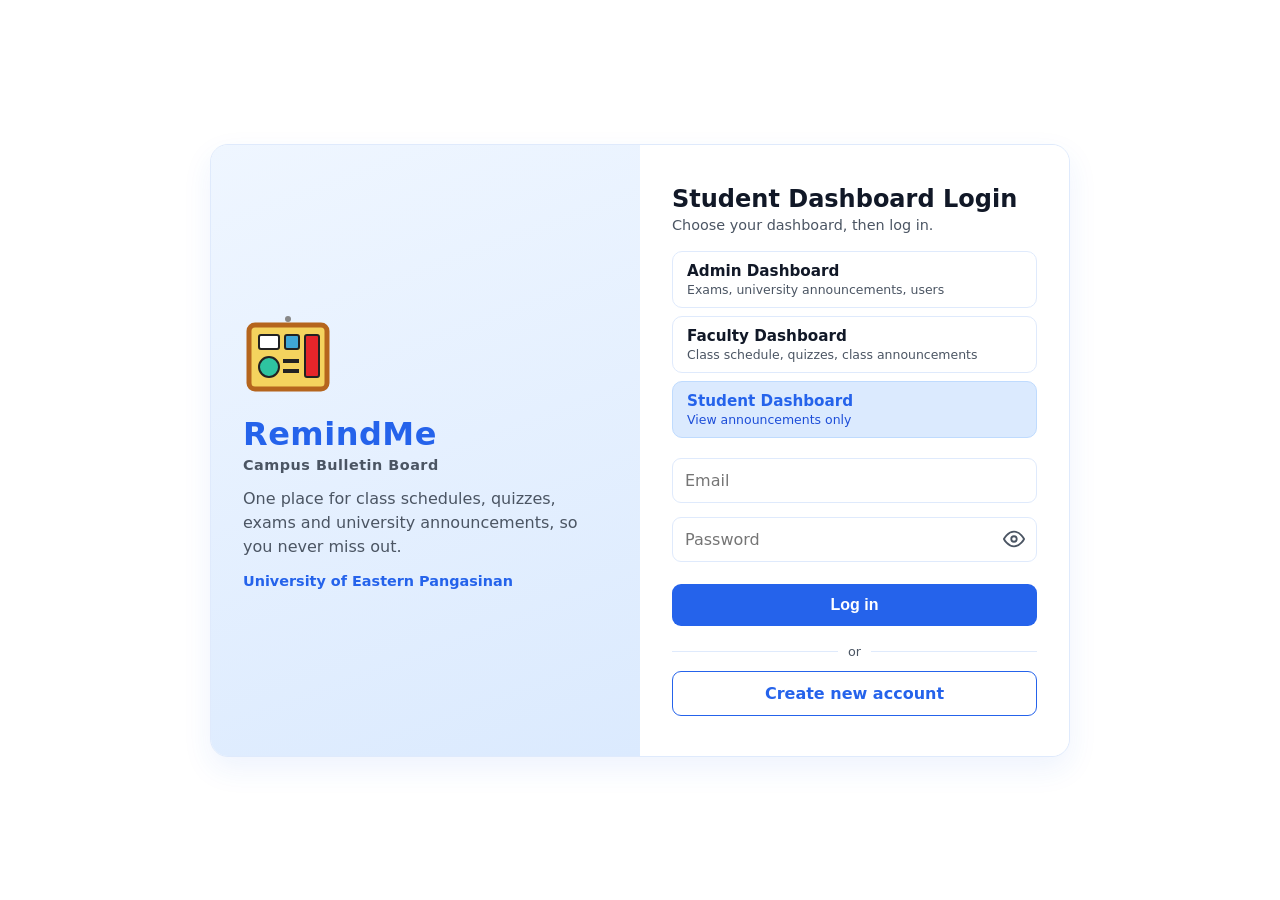
==== remindme/index.html @ e390ed91 "Add files via upload" ====
<!DOCTYPE html>
<html lang="en"><head>
<meta charset="UTF-8"><meta name="viewport" content="width=device-width, initial-scale=1">
<title>RemindMe - Campus Bulletin Board</title>
<link rel="stylesheet" href="assets/login.css">
</head><body>
<div class="wrap">
  <section class="brand">
    <svg width="90" height="90" viewBox="0 0 90 90" aria-hidden="true">
      <rect x="6" y="14" width="78" height="64" rx="6" fill="#f4d35e" stroke="#b5651d" stroke-width="5"/>
      <rect x="16" y="24" width="20" height="14" rx="2" fill="#fff" stroke="#222" stroke-width="2"/>
      <rect x="42" y="24" width="14" height="14" rx="2" fill="#3fa7d6" stroke="#222" stroke-width="2"/>
      <rect x="62" y="24" width="14" height="42" rx="2" fill="#e5252a" stroke="#222" stroke-width="2"/>
      <circle cx="26" cy="56" r="10" fill="#2ec4a0" stroke="#222" stroke-width="2"/>
      <rect x="40" y="48" width="16" height="4" fill="#222"/><rect x="40" y="58" width="16" height="4" fill="#222"/>
      <circle cx="45" cy="8" r="3" fill="#888"/>
    </svg>
    <h1>RemindMe<small>Campus Bulletin Board</small></h1>
    <p>One place for class schedules, quizzes, exams and university announcements, so you never miss out.</p>
    <span class="uni">University of Eastern Pangasinan</span>
  </section>

  <form method="post" action="login.php" id="loginForm" autocomplete="off">
    <h2 id="formTitle">Student Dashboard Login</h2>
    <p class="hint">Choose your dashboard, then log in.</p>
    <div class="alert" id="error" hidden>Invalid email, password, or role.</div>

    <div class="roles">
      <div><input type="radio" name="role" id="r-admin" value="admin"><label for="r-admin"><b>Admin Dashboard</b><small>Exams, university announcements, users</small></label></div>
      <div><input type="radio" name="role" id="r-faculty" value="faculty"><label for="r-faculty"><b>Faculty Dashboard</b><small>Class schedule, quizzes, class announcements</small></label></div>
      <div><input type="radio" name="role" id="r-student" value="student" checked><label for="r-student"><b>Student Dashboard</b><small>View announcements only</small></label></div>
    </div>

    <input type="email" id="email" name="email" placeholder="Email" autocomplete="off" readonly required>

    <div class="pass-box">
      <input type="password" id="password" name="password" placeholder="Password" autocomplete="new-password" readonly required>
      <button type="button" class="toggle" id="togglePass" aria-label="Show password">
        <svg class="eye" viewBox="0 0 24 24" width="22" height="22" fill="none" stroke="currentColor" stroke-width="2" stroke-linecap="round" stroke-linejoin="round"><path d="M1 12s4-8 11-8 11 8 11 8-4 8-11 8-11-8-11-8z"/><circle cx="12" cy="12" r="3"/></svg>
        <svg class="eye-off" viewBox="0 0 24 24" width="22" height="22" fill="none" stroke="currentColor" stroke-width="2" stroke-linecap="round" stroke-linejoin="round" hidden><path d="M17.94 17.94A10.07 10.07 0 0 1 12 20c-7 0-11-8-11-8a18.45 18.45 0 0 1 5.06-5.94M9.9 4.24A9.12 9.12 0 0 1 12 4c7 0 11 8 11 8a18.5 18.5 0 0 1-2.16 3.19m-6.72-1.07a3 3 0 1 1-4.24-4.24"/><line x1="1" y1="1" x2="23" y2="23"/></svg>
      </button>
    </div>

    <button type="submit" class="submit">Log in</button>

    <div class="divider"><span>or</span></div>
    <a class="create" href="register.html">Create new account</a>
  </form>
</div>
<script src="assets/login.js"></script>
</body></html>
---- remindme/assets/login.css ----
:root{
  --bg:#ffffff;
  --panel:#f8fbff;
  --line:#dfeafc;
  --text:#111827;
  --muted:#4b5563;
  --accent:#2563eb;
  --accent-soft:#dbeafe;
  --accent-strong:#1d4ed8;
  --button-text:#ffffff;
}
*{box-sizing:border-box}
body{margin:0;min-height:100vh;display:grid;place-items:center;background:var(--bg);color:var(--text);
     font-family:system-ui,Segoe UI,Arial,sans-serif;padding:16px}
.wrap{display:grid;grid-template-columns:1fr 1fr;width:min(860px,100%);background:var(--panel);
      border:1px solid var(--line);border-radius:18px;overflow:hidden;box-shadow:0 12px 30px rgba(37,99,235,.08)}

/* left side */
.brand{padding:40px 32px;background:linear-gradient(160deg,#eff6ff,#dbeafe);display:flex;flex-direction:column;justify-content:center;gap:14px}
.brand h1{margin:0;font-size:2rem;letter-spacing:.5px;color:var(--accent)}
.brand h1 small{display:block;font-size:.9rem;font-weight:600;color:var(--muted);margin-top:4px}
.brand p{margin:0;color:var(--muted);line-height:1.5}
.uni{color:var(--accent);font-weight:700;font-size:.9rem}

/* form */
form{padding:40px 32px;background:#fff}
form h2{margin:0 0 4px;color:var(--text)}
.hint{color:var(--muted);margin:0 0 18px;font-size:.9rem}
.roles{display:grid;grid-template-columns:1fr;gap:8px;margin-bottom:6px}
.roles div{position:relative}
.roles input{position:absolute;opacity:0}
.roles label{margin:0;text-align:left;padding:10px 14px;border:1px solid var(--line);border-radius:10px;
             cursor:pointer;color:var(--text);font-size:.95rem;background:#fff}
.roles label small{display:block;margin-top:2px;color:var(--muted);font-size:.78rem}
.roles input:checked + label{background:var(--accent-soft);color:var(--accent);border-color:#bfdbfe}
.roles input:checked + label small{color:var(--accent-strong)}
.roles input:focus-visible + label{outline:2px solid var(--accent);outline-offset:2px}
label{display:block;margin:14px 0 5px;color:var(--muted);font-size:.85rem}
input[type=email],input[type=password],input[type=text],select{width:100%;margin-top:14px;padding:12px;border-radius:9px;
     border:1px solid var(--line);background:#fff;color:var(--text);font:inherit}
input:focus,select:focus{outline:2px solid var(--accent);border-color:transparent}
.pass-box{position:relative}
.pass-box input{margin-top:14px}
.pass-box .toggle{top:calc(50% + 7px)}
.pass-box input{padding-right:46px}
.toggle{position:absolute;right:6px;top:50%;transform:translateY(-50%);width:34px;height:34px;display:grid;place-items:center;
        padding:0;background:transparent;color:var(--muted);border:0;border-radius:8px;cursor:pointer}
.toggle:hover{color:var(--accent)}
.toggle svg[hidden]{display:none}
.submit{width:100%;margin-top:22px;padding:12px;border:0;border-radius:9px;background:var(--accent);
        color:var(--button-text);font-weight:700;font-size:1rem;cursor:pointer}
.submit:hover{background:var(--accent-strong)}
.submit:disabled{opacity:.6;cursor:wait}
.alert{background:#edf6ff;border:1px solid #bfdbfe;padding:10px 14px;border-radius:9px;margin-bottom:14px;font-size:.9rem;color:var(--text)}

@media(max-width:700px){.wrap{grid-template-columns:1fr}.brand{padding:26px}}

.divider{display:flex;align-items:center;gap:10px;margin:18px 0 6px;color:var(--muted);font-size:.8rem}
.divider::before,.divider::after{content:"";flex:1;height:1px;background:var(--line)}
.create{display:block;text-align:center;margin-top:12px;padding:12px;border:1px solid var(--accent);border-radius:9px;
        color:var(--accent);font-weight:700;text-decoration:none;background:#fff}
.create:hover{background:var(--accent-soft);color:var(--accent-strong)}
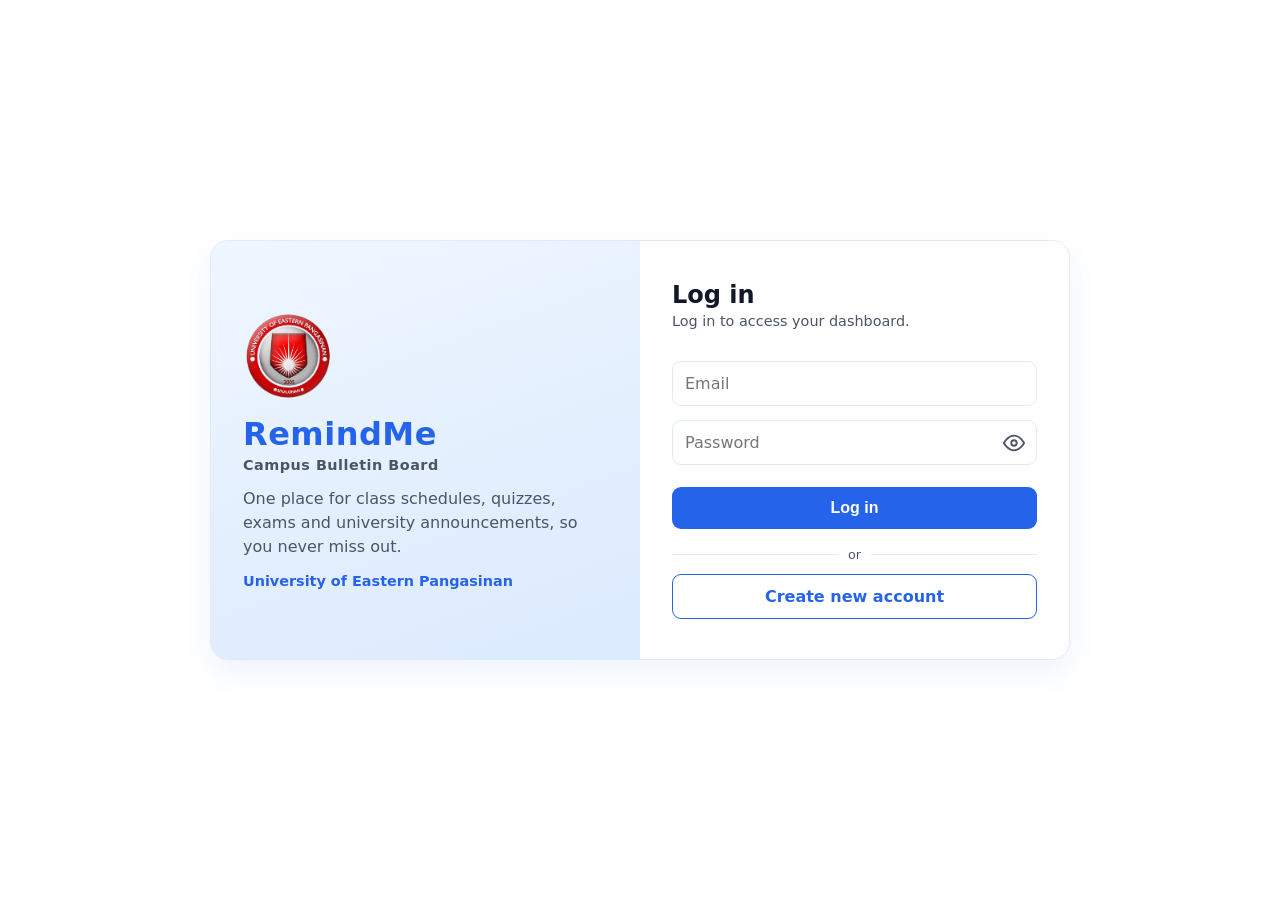
==== commit aa38892d: "Add files via upload" ====
--- a/remindme/index.html
+++ b/remindme/index.html
@@ -6,30 +6,16 @@
 </head><body>
 <div class="wrap">
   <section class="brand">
-    <svg width="90" height="90" viewBox="0 0 90 90" aria-hidden="true">
-      <rect x="6" y="14" width="78" height="64" rx="6" fill="#f4d35e" stroke="#b5651d" stroke-width="5"/>
-      <rect x="16" y="24" width="20" height="14" rx="2" fill="#fff" stroke="#222" stroke-width="2"/>
-      <rect x="42" y="24" width="14" height="14" rx="2" fill="#3fa7d6" stroke="#222" stroke-width="2"/>
-      <rect x="62" y="24" width="14" height="42" rx="2" fill="#e5252a" stroke="#222" stroke-width="2"/>
-      <circle cx="26" cy="56" r="10" fill="#2ec4a0" stroke="#222" stroke-width="2"/>
-      <rect x="40" y="48" width="16" height="4" fill="#222"/><rect x="40" y="58" width="16" height="4" fill="#222"/>
-      <circle cx="45" cy="8" r="3" fill="#888"/>
-    </svg>
+    <img class="school-logo" src="assets/school-logo.png" alt="University of Eastern Pangasinan logo">
     <h1>RemindMe<small>Campus Bulletin Board</small></h1>
     <p>One place for class schedules, quizzes, exams and university announcements, so you never miss out.</p>
     <span class="uni">University of Eastern Pangasinan</span>
   </section>
 
   <form method="post" action="login.php" id="loginForm" autocomplete="off">
-    <h2 id="formTitle">Student Dashboard Login</h2>
-    <p class="hint">Choose your dashboard, then log in.</p>
-    <div class="alert" id="error" hidden>Invalid email, password, or role.</div>
-
-    <div class="roles">
-      <div><input type="radio" name="role" id="r-admin" value="admin"><label for="r-admin"><b>Admin Dashboard</b><small>Exams, university announcements, users</small></label></div>
-      <div><input type="radio" name="role" id="r-faculty" value="faculty"><label for="r-faculty"><b>Faculty Dashboard</b><small>Class schedule, quizzes, class announcements</small></label></div>
-      <div><input type="radio" name="role" id="r-student" value="student" checked><label for="r-student"><b>Student Dashboard</b><small>View announcements only</small></label></div>
-    </div>
+    <h2 id="formTitle">Log in</h2>
+    <p class="hint">Log in to access your dashboard.</p>
+    <div class="alert" id="error" hidden>Invalid email or password.</div>
 
     <input type="email" id="email" name="email" placeholder="Email" autocomplete="off" readonly required>
 
--- a/remindme/assets/login.css
+++ b/remindme/assets/login.css
@@ -17,6 +17,7 @@
 
 /* left side */
 .brand{padding:40px 32px;background:linear-gradient(160deg,#eff6ff,#dbeafe);display:flex;flex-direction:column;justify-content:center;gap:14px}
+.school-logo{width:90px;height:90px;object-fit:contain}
 .brand h1{margin:0;font-size:2rem;letter-spacing:.5px;color:var(--accent)}
 .brand h1 small{display:block;font-size:.9rem;font-weight:600;color:var(--muted);margin-top:4px}
 .brand p{margin:0;color:var(--muted);line-height:1.5}
@@ -26,15 +27,6 @@
 form{padding:40px 32px;background:#fff}
 form h2{margin:0 0 4px;color:var(--text)}
 .hint{color:var(--muted);margin:0 0 18px;font-size:.9rem}
-.roles{display:grid;grid-template-columns:1fr;gap:8px;margin-bottom:6px}
-.roles div{position:relative}
-.roles input{position:absolute;opacity:0}
-.roles label{margin:0;text-align:left;padding:10px 14px;border:1px solid var(--line);border-radius:10px;
-             cursor:pointer;color:var(--text);font-size:.95rem;background:#fff}
-.roles label small{display:block;margin-top:2px;color:var(--muted);font-size:.78rem}
-.roles input:checked + label{background:var(--accent-soft);color:var(--accent);border-color:#bfdbfe}
-.roles input:checked + label small{color:var(--accent-strong)}
-.roles input:focus-visible + label{outline:2px solid var(--accent);outline-offset:2px}
 label{display:block;margin:14px 0 5px;color:var(--muted);font-size:.85rem}
 input[type=email],input[type=password],input[type=text],select{width:100%;margin-top:14px;padding:12px;border-radius:9px;
      border:1px solid var(--line);background:#fff;color:var(--text);font:inherit}
